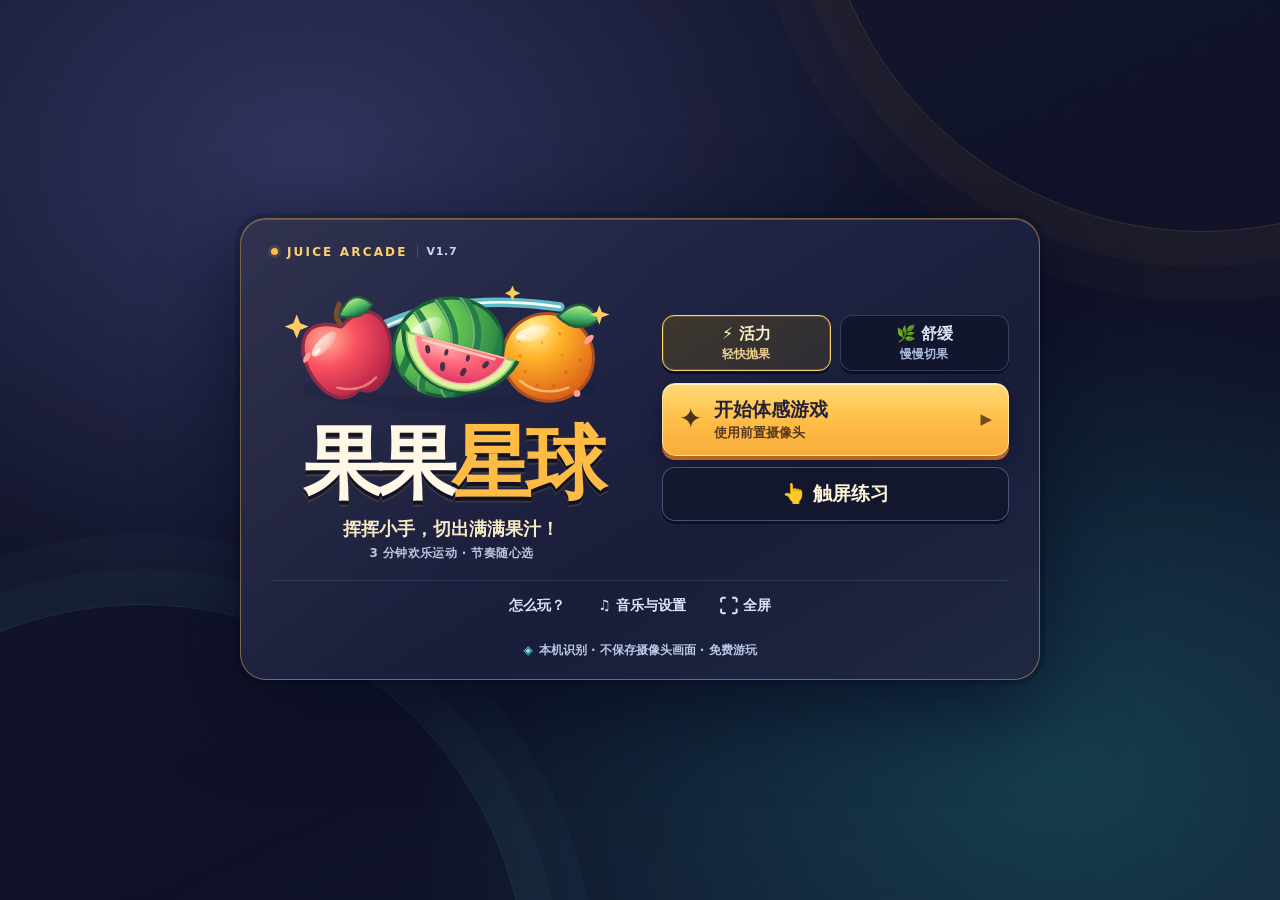
==== fruit-motion/index.html @ 5d147f24 "Publish Fruit Motion V1.7 playable game in fruit-motion/" ====
<!doctype html>
<html lang="zh-CN">
<head>
  <meta charset="UTF-8">
  <meta name="viewport" content="width=device-width, initial-scale=1, viewport-fit=cover">
  <meta name="theme-color" content="#171a36">
  <meta name="apple-mobile-web-app-capable" content="yes">
  <meta name="description" content="使用设备前置摄像头的亲子体感水果游戏。无账户、无付费服务、动作在本机识别。">
  <meta http-equiv="Content-Security-Policy" content="default-src 'self'; script-src 'self' 'wasm-unsafe-eval'; style-src 'self'; img-src 'self' data: blob:; connect-src 'self'; media-src 'self' blob:; worker-src 'self' blob:; object-src 'none'; base-uri 'self'; form-action 'none'">
  <title>果果星球 · JUICE ARCADE V1.7</title>
  <link rel="manifest" href="./manifest.webmanifest">
  <link rel="icon" type="image/svg+xml" href="./assets/icons/fruit-planet.svg">
  <link rel="stylesheet" href="./styles.css">
  <link rel="stylesheet" href="./screen-layout.css">
  <link rel="stylesheet" href="./arcade-theme.css">
</head>
<body>
  <main id="app" data-screen="intro" data-mode="none">
    <div class="world" aria-hidden="true"><div class="arcade-grid"></div></div>
    <video id="camera" autoplay muted playsinline aria-hidden="true"></video>
    <div class="camera-shade" aria-hidden="true"></div>
    <canvas id="gameCanvas" aria-label="水果游戏区域"></canvas>

    <header class="hud" id="hud" hidden>
      <div class="hud-block score-block"><span class="hud-label"><i aria-hidden="true"></i> 得分</span><strong id="score">0</strong></div>
      <div class="hud-block timer-block"><span class="hud-label">剩余时间</span><strong id="time">3:00</strong><span class="timer-track"><span id="timerBar"></span></span></div>
      <div class="hud-actions">
        <button class="icon-button fullscreen-control hud-fullscreen" data-fullscreen type="button" aria-label="全屏" aria-pressed="false"><span class="fullscreen-symbol" aria-hidden="true">⛶</span></button>
        <button class="icon-button" id="soundButton" type="button" aria-label="关闭所有声音" aria-pressed="false"><span id="soundIcon">♪</span></button>
        <button class="icon-button" id="pauseButton" type="button" aria-label="暂停游戏"><span>Ⅱ</span></button>
      </div>
    </header>

    <div class="bottom-status" id="bottomStatus" hidden><span class="status-dot" id="trackingDot"></span><span id="trackingText">正在识别动作…</span><span id="perfText" class="performance" hidden></span></div>
    <div class="tracking-prompt" id="trackingPrompt" hidden><span>✋</span><strong>小手回来吧！</strong><small>站回画面里，会自动继续。</small></div>

    <section class="overlay" data-panel="intro">
      <div class="menu-card hero-card">
        <div class="kicker"><span class="kicker-dot"></span> JUICE ARCADE <span class="edition-chip">V1.7</span></div>
        <div class="hero-brand">
          <div class="hero-fruits" aria-hidden="true"><img src="./assets/art/arcade-fruit-mark.svg" alt="" width="420" height="168"></div>
          <h1>果果<span>星球</span></h1>
          <p class="subtitle">挥挥小手，切出满满果汁！</p>
          <span class="hero-caption">3 分钟欢乐运动 · 节奏随心选</span>
        </div>
        <div class="play-buttons">
          <div class="mode-picker" role="group" aria-label="游戏难度">
            <button class="mode-option" id="activeMode" type="button" aria-pressed="true"><span>⚡ 活力</span><small>轻快抛果</small></button>
            <button class="mode-option" id="calmMode" type="button" aria-pressed="false"><span>🌿 舒缓</span><small>慢慢切果</small></button>
          </div>
          <button id="cameraStart" class="primary-button" type="button"><span class="button-symbol" aria-hidden="true">✦</span><span>开始体感游戏<small>使用前置摄像头</small></span><span class="button-end" aria-hidden="true">▶</span></button>
          <button id="practiceStart" class="secondary-button" type="button"><span>👆 触屏练习</span><small>不使用摄像头</small></button>
        </div>
        <div class="menu-links"><button class="text-button" id="helpButton" type="button">怎么玩？</button><button class="text-button" id="settingsButton" type="button">♫ 音乐与设置</button><button class="text-button fullscreen-control" data-fullscreen type="button" aria-label="全屏" aria-pressed="false"><span class="fullscreen-symbol" aria-hidden="true">⛶</span><span data-fullscreen-label>全屏</span></button></div>
        <div class="privacy-note"><span aria-hidden="true">◈</span> 本机识别 · 不保存摄像头画面 · 免费游玩</div>
      </div>
    </section>

    <section class="overlay" data-panel="help" hidden>
      <div class="menu-card small-card"><div class="eyebrow">游戏说明</div><h2>小手大冒险</h2>
        <ol class="instruction-list"><li><span>1</span><div><b>放稳设备</b><small>横屏更宽，留出安全空间，让摄像头看到头、肩膀和双手。</small></div></li><li><span>2</span><div><b>举起双手，自动开始</b><small>首次点击授权后，双手举过肩，保持一下；也可手动开始。</small></div></li><li><span>3</span><div><b>挥手切果，避开炸弹</b><small>自然挥手或小步移动；碰到卡通炸弹会少得一点分，不会提前结束。</small></div></li></ol>
        <button class="primary-button compact" data-home type="button">明白啦！</button>
      </div>
    </section>

    <section class="overlay settings-overlay" data-panel="settings" hidden>
      <div class="menu-card settings-card">
        <div class="eyebrow">SOUND STUDIO · V1.7</div><h2>选一首喜欢的节奏</h2><p class="settings-desc">5 首成品音乐 · 两套十果独立音色 · 独立音量。</p><p class="settings-camera-note" id="settingsCameraNote" hidden>游戏已暂停，摄像头仍开启；离开页面会关闭。</p>
        <div class="settings-group"><label for="musicStyle">♫ 背景音乐</label><select id="musicStyle"><option value="groove">水果迪斯科</option><option value="off">关闭音乐</option></select><small id="musicTrackInfo" class="music-track-info"></small><div class="range-row"><label for="musicVolume">音乐音量 <span id="musicVolumeValue">55%</span></label><input id="musicVolume" type="range" min="0" max="100" value="55" step="5"></div><button class="preview-button" id="previewMusic" type="button">试听音乐</button><small class="music-status" id="musicStatus" role="status" hidden></small></div>
        <div class="settings-group"><label for="effectsStyle">✦ 游戏音效</label><select id="effectsStyle"><option value="juice">街机果汁 · 实录材质</option><option value="chime">泡泡乐园 · 轻柔玩具</option><option value="off">关闭音效</option></select><div class="range-row"><label for="effectsVolume">音效音量 <span id="effectsVolumeValue">75%</span></label><input id="effectsVolume" type="range" min="0" max="100" value="75" step="5"></div><button class="preview-button" id="previewEffects" type="button">试听音效</button><small class="music-status" id="effectsStatus" role="status" hidden></small></div>
        <label class="motion-control"><input id="reduceMotion" type="checkbox"><span><b>减少画面震动</b><small>减弱冲击扩散与碎片，保留清晰反馈。</small></span></label>
        <details class="music-credits"><summary>真实音乐与音效 · 作者及许可</summary><p>音乐按节奏截取，首尾混合、响度统一并压缩；音效由授权素材剪辑和混合。<a id="musicSource" target="_blank" rel="noopener noreferrer">当前曲目原作</a> · <a id="musicLicense" target="_blank" rel="noopener noreferrer">许可</a> · <a href="./THIRD_PARTY.md" target="_blank" rel="noopener">所有作品及署名</a></p></details>
        <button class="primary-button compact" id="settingsBack" type="button">完成设置</button>
      </div>
    </section>

    <section class="overlay" data-panel="loading" hidden>
      <div class="menu-card small-card loading-card"><div class="loader" aria-hidden="true"><span>🍋</span></div><h2 id="loadingTitle">准备摄像头</h2><p id="loadingText">首次加载动作识别模型，请稍等一下。</p><button class="secondary-button compact" data-home type="button">返回</button></div>
    </section>

    <section class="overlay calibration" data-panel="calibrate" hidden>
      <div class="calibrate-top"><span class="pill"><span class="status-dot active"></span> 摄像头已开启</span><div class="calibrate-actions"><button class="diagnostic-button" id="diagnosticToggle" type="button" aria-pressed="false">定位检查</button><button class="icon-button" data-home type="button" aria-label="退出体感模式">×</button></div></div>
      <div class="body-guide" aria-hidden="true"><div class="guide-head"></div><div class="guide-body"></div><div class="guide-arms"></div></div>
      <div class="calibrate-card"><h2 id="calibrateTitle">🙌 双手举起，开始！</h2><p id="calibrateText">站在屏幕前，头、肩膀和双手都入镜。</p><div class="ready-check" id="readyCheck"><span id="leftCheck">左手 ○</span><span id="rightCheck">右手 ○</span></div><div class="gesture-start"><span id="startGestureText" role="status">等待两只小手</span><div id="startGestureProgress" class="gesture-progress" role="progressbar" aria-label="双手确认进度" aria-valuemin="0" aria-valuemax="100" aria-valuenow="0"><span id="startGestureFill"></span></div></div><button id="readyStart" class="secondary-button compact manual-start" type="button" disabled>手动开始</button><p class="safety-hint">自然挥手或小步移动，留出安全空间。</p></div>
      <div class="diagnostic-legend" id="diagnosticLegend" hidden><strong>家长定位检查</strong><p>用手掌依次靠近九个小圈，看看真实游戏光点是否贴着手。</p><div class="diagnostic-key"><span><i class="key-play"></i>游戏点</span><span id="diagnosticFrameStatus">等待画面</span></div><small id="diagnosticModel">当前模型：正在准备</small><small>只在本机观察，不保存、不上传画面或坐标。</small></div>
    </section>

    <section class="overlay countdown-overlay" data-panel="countdown" hidden><div class="countdown"><span id="countdownNum">3</span><p id="countdownPrompt">小手准备！</p></div></section>

    <section class="overlay" data-panel="paused" hidden><div class="menu-card small-card"><div class="arcade-badge pause-badge" aria-hidden="true">Ⅱ</div><div class="eyebrow">PAUSED</div><h2>休息一下</h2><p id="pauseText">水果在等你回来！</p><button class="primary-button compact" id="resumeButton" type="button">继续游戏</button><button class="secondary-button compact" data-home type="button">返回首页</button><div class="menu-links"><button class="text-button" id="pauseSettings" type="button">♫ 音乐与设置</button><button class="text-button fullscreen-control" data-fullscreen type="button" aria-label="全屏" aria-pressed="false"><span class="fullscreen-symbol" aria-hidden="true">⛶</span><span data-fullscreen-label>全屏</span></button></div></div></section>

    <section class="overlay" data-panel="result" hidden><div class="menu-card small-card result-card"><div class="arcade-badge result-badge" aria-hidden="true">★</div><div class="eyebrow">ROUND COMPLETE · 闯关完成</div><h2>太棒了！</h2><div class="final-score"><span>本局得分 · SCORE</span><strong id="finalScore">0</strong></div><p class="best-line">3 分钟最高纪录 <b id="bestScore">0</b> · 每一次挥手都是成长</p><button id="replayButton" class="primary-button compact" type="button">再玩一次</button><button class="secondary-button compact" data-home type="button">返回首页</button></div></section>

    <section class="overlay" data-panel="error" hidden><div class="menu-card small-card"><div class="panel-emoji">📷</div><h2>摄像头暂时没准备好</h2><p id="errorText" role="alert">请检查摄像头权限后重试。</p><button id="retryButton" class="primary-button compact" type="button">再试一次</button><button class="secondary-button compact" id="errorPractice" type="button">先玩触屏练习</button><button class="text-button" data-home type="button">返回首页</button></div></section>
    <aside id="fullscreenNotice" role="region" aria-labelledby="fullscreenTitle" hidden>
      <div class="menu-card fullscreen-note-card">
        <h2 id="fullscreenTitle">更开阔的游戏画面</h2>
        <p id="fullscreenMessage" role="status"></p>
        <p><strong>iPhone Safari：</strong>点分享按钮 → 添加到主屏幕 → 若有“打开为网页 App”选项，开启它。之后从主屏幕图标启动，再开启摄像头，减少浏览器工具栏占用。</p>
        <p class="fullscreen-tv-hint">推荐横屏。投屏时，AirPlay 或电视本身的宽高比与系统边框可能仍保留黑边，网页无法控制这些部分。</p>
        <button class="primary-button compact fullscreen-dismiss" id="fullscreenDismiss" type="button">知道啦</button>
      </div>
    </aside>
  </main>
  <script type="module" src="./src/main.js?v=1.7"></script>
</body>
</html>
---- fruit-motion/styles.css ----
:root{color-scheme:dark;--ink:#10342c;--cream:#fff9da;--lime:#d4f478;--lime2:#a7eb66;--muted:#c2e1cf;--glass:rgba(10,45,35,.84);--shadow:0 25px 85px rgba(4,26,22,.34);font-family:ui-rounded,"SF Pro Rounded","PingFang SC","Noto Sans CJK SC",system-ui,sans-serif;font-size:16px;-webkit-text-size-adjust:100%;}
*{box-sizing:border-box}html,body{width:100%;height:100%;margin:0;overflow:hidden;background:#16463d;color:var(--cream);overscroll-behavior:none}button{font:inherit;cursor:pointer;touch-action:manipulation;-webkit-tap-highlight-color:transparent}button:focus-visible{outline:3px solid #ffd96d;outline-offset:4px}button:disabled{cursor:default;opacity:.45}button:active:not(:disabled){transform:scale(.975)}[hidden]{display:none!important}
#app{position:relative;isolation:isolate;width:100%;height:100vh;height:100dvh;overflow:hidden;background:#16463d;user-select:none;-webkit-user-select:none}
.world,.camera-shade,#camera,#gameCanvas{position:absolute;inset:0;width:100%;height:100%;pointer-events:none}.world{background:radial-gradient(ellipse at 12% 8%,#356b38 0,transparent 46%),radial-gradient(ellipse at 86% 80%,#22765e 0,transparent 48%),linear-gradient(145deg,#10322e,#16493f 58%,#0f302d);overflow:hidden}.world:before,.world:after{content:"";position:absolute;width:85vmax;height:85vmax;border:1px solid #b4e29c1e;border-radius:50%;bottom:-58vmax;left:-22vmax;box-shadow:0 0 0 45px #a3e88c08,0 0 0 90px #a3e88c07}.world:after{left:auto;right:-25vmax;bottom:-63vmax}.sun{position:absolute;width:24vmin;height:24vmin;left:6%;top:5%;background:#f8cc5420;border-radius:50%;box-shadow:0 0 75px #ffe47919}.leaf{position:absolute;width:25vmax;height:12vmax;border-radius:90% 0 90% 0;background:#8edf7444;filter:blur(1px);transform:rotate(40deg)}.leaf-a{left:-10vmax;top:8%}.leaf-b{right:-6vmax;bottom:7%;transform:rotate(223deg);background:#c8ed7850}.leaf-c{right:-14vmax;top:-3%;transform:rotate(130deg);background:#4fa06f50}.float-fruit{position:absolute;opacity:.28;font-size:clamp(40px,12vw,115px);filter:drop-shadow(0 10px 10px #051d19);transform:rotate(-20deg)}.fruit-a{left:5%;bottom:12%}.fruit-b{right:8%;top:10%;transform:rotate(20deg)}.fruit-c{left:3%;top:18%;transform:rotate(-12deg)}.fruit-d{right:5%;bottom:10%;transform:rotate(12deg)}
#camera{z-index:1;object-fit:cover;transform:scaleX(-1);opacity:0;background:#102b26}#app[data-mode="camera"] #camera{opacity:1}.camera-shade{z-index:2;background:linear-gradient(180deg,rgba(0,23,16,.40),transparent 30%,transparent 72%,rgba(0,23,16,.45));opacity:0}#app[data-mode="camera"] .camera-shade{opacity:1}#gameCanvas{z-index:3;display:block;touch-action:none}#app[data-screen="playing"][data-mode="practice"] #gameCanvas{pointer-events:auto}.hud{position:absolute;z-index:5;top:calc(12px + env(safe-area-inset-top));left:calc(14px + env(safe-area-inset-left));right:calc(14px + env(safe-area-inset-right));display:flex;align-items:flex-start;justify-content:space-between;gap:10px;pointer-events:none}.hud-block{display:flex;flex-direction:column;background:#12382fe0;border:1px solid #83d3ac44;border-radius:19px;padding:9px 17px;color:#fffce5;min-width:85px;box-shadow:0 5px 14px #091c1b40;backdrop-filter:blur(12px);text-align:left}.hud-label{font-size:13px;color:#b9dfc8;font-weight:700;line-height:1.25}.hud-block strong{font-size:clamp(24px,5vw,38px);font-weight:900;line-height:1.08;font-variant-numeric:tabular-nums}.timer-block{position:absolute;left:50%;transform:translateX(-50%);min-width:104px;text-align:center;align-items:center}.timer-track{display:block;width:100%;height:5px;overflow:hidden;background:#fff3;border-radius:12px;margin-top:5px}.timer-track span{height:100%;display:block;background:#d8f783;transform-origin:left center;transition:transform .25s linear}.hud-actions{display:flex;gap:7px;pointer-events:auto}.icon-button{border:1px solid #ffffff38;color:var(--cream);background:#12382fdb;border-radius:17px;width:48px;height:48px;font-size:24px;display:grid;place-items:center;font-weight:900;box-shadow:0 4px 10px #07291f60;backdrop-filter:blur(14px)}.bottom-status{position:absolute;z-index:5;bottom:calc(11px + env(safe-area-inset-bottom));left:50%;transform:translateX(-50%);max-width:calc(100% - 26px);display:flex;align-items:center;justify-content:center;gap:8px;white-space:nowrap;background:#092e27da;color:#e9f9e0;border:1px solid #7fd0ac42;border-radius:100px;padding:8px 14px;font-size:13px;pointer-events:none}.status-dot{display:inline-block;flex-shrink:0;width:9px;height:9px;background:#ffca72;border-radius:50%}.status-dot.active{background:#ccff79;box-shadow:0 0 9px #92f47b80}.performance{color:#a5d9b9;font-variant-numeric:tabular-nums;font-size:12px}
.overlay{position:absolute;inset:0;z-index:6;display:flex;align-items:center;justify-content:center;padding:calc(12px + env(safe-area-inset-top)) calc(14px + env(safe-area-inset-right)) calc(14px + env(safe-area-inset-bottom)) calc(14px + env(safe-area-inset-left));overflow-y:auto;background:#041a1724}.menu-card{position:relative;display:flex;flex-direction:column;align-items:center;width:min(100%,480px);padding:clamp(18px,4vw,30px);border-radius:32px;border:1px solid #b6e2be45;background:linear-gradient(150deg,#1f5345f4,#12362fed);box-shadow:var(--shadow);backdrop-filter:blur(18px);text-align:center}.hero-card:before{content:"";position:absolute;inset:1px;border-radius:31px;pointer-events:none;background:linear-gradient(130deg,#d8eea415,transparent 35%)}.kicker{display:flex;align-items:center;justify-content:center;gap:6px;letter-spacing:.04em;font-size:13px;color:#d3f2be;font-weight:800}.kicker-dot{width:8px;height:8px;border-radius:50%;background:#c6f17f;box-shadow:0 0 10px #baf67b70}.hero-fruits{display:flex;align-items:center;justify-content:center;gap:1px;font-size:clamp(35px,8vw,48px);height:75px;filter:drop-shadow(0 12px 7px #0b241860);margin-top:7px}.hero-fruits span:first-child{transform:rotate(-19deg) translate(7px,4px)}.hero-fruits .hero-watermelon{font-size:clamp(60px,15vw,88px);transform:rotate(-7deg);z-index:1}.hero-fruits span:last-child{transform:rotate(14deg) translate(-7px,8px)}h1,h2,p{margin:0}h1{font-size:clamp(42px,10vw,66px);font-weight:950;letter-spacing:-.065em;line-height:1.07;margin:4px 0 6px;text-shadow:0 6px 0 #082f2890}h1 span{color:#d6f680}h2{font-size:clamp(25px,6vw,37px);font-weight:900;letter-spacing:-.04em;line-height:1.12}.subtitle{color:#e5ecc9;font-weight:600;font-size:clamp(15px,4vw,20px);margin-bottom:18px}.play-buttons{width:100%;display:flex;flex-direction:column;gap:10px}.primary-button,.secondary-button{width:100%;display:flex;align-items:center;justify-content:center;border:0;border-radius:20px;min-height:56px;padding:13px 16px;font-weight:900;font-size:19px;transition:transform .12s ease,filter .12s ease}.primary-button{background:linear-gradient(150deg,#e2f98d,#bde85e);color:#174130;box-shadow:0 5px 0 #6f9b3c,0 10px 22px #082b2250}.primary-button:not(:disabled):hover{filter:brightness(1.04)}.primary-button:disabled{box-shadow:none}.primary-button .button-symbol{font-size:27px;margin-right:12px}.primary-button>span:nth-child(2){flex:1;text-align:left}.primary-button small,.secondary-button small{display:block;font-size:13px;font-weight:700;opacity:.78;margin-top:1px}.button-end{font-size:15px;padding:0 0 0 8px}.secondary-button{gap:8px;background:#ffffff13;border:1px solid #c6ebd045;color:var(--cream);box-shadow:0 3px 0 #06291e45;min-height:50px}.secondary-button small{display:none}.text-button{border:0;color:#c0e5c8;background:transparent;font-weight:700;font-size:14px;min-height:44px;padding:6px 14px;margin-top:4px}.privacy-note{margin-top:17px;display:flex;gap:6px;align-items:center;color:#b6ddc7;font-size:12px;font-weight:600;line-height:1.45}.small-card{gap:16px;width:min(100%,420px);padding:27px 24px}.small-card p{color:#d1e5ce;font-size:16px;line-height:1.55}.eyebrow{font-size:13px;font-weight:900;letter-spacing:.10em;color:#c8f186}.panel-emoji{font-size:52px;line-height:1}.compact{min-height:54px;font-size:18px}.menu-card .compact+.compact{margin-top:-7px}.instruction-list{list-style:none;margin:0;padding:0;display:grid;gap:12px;text-align:left;width:100%}.instruction-list li{display:flex;align-items:center;gap:11px}.instruction-list li>span{width:36px;height:36px;display:grid;place-items:center;flex-shrink:0;border-radius:12px;background:#d6f382;color:#134232;font-weight:900}.instruction-list b{display:block;font-size:16px}.instruction-list small{display:block;color:#c7e3cf;margin-top:3px;line-height:1.45;font-size:13px}.loader{width:80px;height:80px;display:grid;place-items:center;border:4px solid #d4efb32b;border-top-color:#ddf58c;border-radius:50%;animation:spin 1.35s linear infinite}.loader span{font-size:38px;animation:spin 1.35s linear reverse infinite}@keyframes spin{to{transform:rotate(360deg)}}
.calibration{background:#041e1638;align-items:flex-end;padding-bottom:calc(15px + env(safe-area-inset-bottom))}.calibrate-top{position:absolute;display:flex;justify-content:space-between;align-items:center;left:calc(14px + env(safe-area-inset-left));right:calc(14px + env(safe-area-inset-right));top:calc(15px + env(safe-area-inset-top))}.pill{display:inline-flex;align-items:center;gap:7px;background:#102f27e8;border:1px solid #b6dfb74c;border-radius:100px;padding:10px 13px;color:#edffd6;font-weight:800;font-size:13px}.body-guide{position:absolute;left:50%;top:17%;width:min(45vw,37vh);height:44%;max-height:340px;transform:translateX(-50%);pointer-events:none;opacity:.70}.guide-head,.guide-body,.guide-arms{position:absolute;border:2px dashed #dbf58bb0}.guide-head{left:34%;top:5%;width:32%;height:27%;border-radius:50%}.guide-body{left:24%;top:35%;height:65%;width:52%;border-radius:22% 22% 9% 9%}.guide-arms{left:0;top:45%;width:100%;height:22%;border-top:0;border-radius:0 0 40% 40%}.calibrate-card{position:relative;width:min(100%,500px);padding:18px 19px 12px;border-radius:24px;background:#103a31ed;border:1px solid #b6dfb74a;box-shadow:0 14px 36px #07292355;text-align:center;backdrop-filter:blur(14px)}.calibrate-card h2{font-size:clamp(20px,5vw,27px)}.calibrate-card p{font-size:14px;color:#d7e8d5;margin:6px 0;line-height:1.4}.ready-check{display:flex;justify-content:center;gap:10px;margin:11px 0}.ready-check span{background:#fff1;border:1px solid #9cd7b44a;padding:7px 12px;border-radius:100px;font-size:13px;font-weight:800;color:#ffca72}.ready-check span.ready{color:#ddff9e;background:#b3eb711c;border-color:#b3eb7180}.calibrate-card .safety-hint{font-size:12px;color:#bcd9c5;margin-top:11px}.countdown-overlay{pointer-events:none;background:#0b2b2145}.countdown{display:grid;place-items:center;text-align:center}.countdown span{font-weight:950;font-size:clamp(96px,30vw,200px);line-height:.95;color:#e5ff91;text-shadow:0 7px 0 #1f673b,0 18px 30px #021c16b3}.countdown p{font-size:24px;font-weight:900;margin-top:14px;color:#fffde7;text-shadow:0 2px 8px #122b23}.final-score{align-self:stretch;display:flex;flex-direction:column;background:#c7f37b17;border-radius:21px;padding:10px 15px;color:#dafa8c;gap:0}.final-score span{font-size:14px;font-weight:800;color:#cae8c5}.final-score strong{font-size:60px;font-weight:950;font-variant-numeric:tabular-nums;line-height:1.04}.result-card .best-line{font-size:14px}.best-line b{color:#e3ff8f}
@media(max-height:480px) and (orientation:landscape){.overlay{padding-block:7px}.hero-card{max-width:600px;display:grid;grid-template-columns:0.90fr 1.1fr;gap:5px 17px;padding:18px 22px;text-align:center}.hero-card .kicker{grid-column:1/-1}.hero-fruits{height:53px;margin-top:0}.hero-fruits .hero-watermelon{font-size:62px}.hero-card h1{grid-column:1;font-size:46px;margin:0}.hero-card .subtitle{grid-column:1;margin:3px 0;font-size:15px}.play-buttons{grid-column:2;grid-row:2/5;align-self:center}.privacy-note{grid-column:1/-1;justify-content:center;margin-top:3px}.hero-card .text-button{grid-column:1/-1;min-height:28px;margin:0;padding:0}.small-card{padding:15px 22px;gap:10px}.panel-emoji{font-size:35px}.small-card h2{font-size:27px}.final-score{padding:4px 12px}.final-score strong{font-size:43px}.compact{min-height:45px;padding:10px}.calibrate-card{max-width:420px;padding:10px 15px 8px}.calibrate-card p{font-size:12px;margin:3px 0}.calibrate-card h2{font-size:22px}.ready-check{margin:6px 0}.ready-check span{padding:5px 10px}.calibrate-card .safety-hint{margin:8px 0 0}.body-guide{top:10%;height:55%}.hud-block{padding:6px 12px;min-width:70px}.hud-block strong{font-size:26px}.hud-label{font-size:12px}.icon-button{width:43px;height:43px}.bottom-status{padding:5px 11px;font-size:12px}}
@media(max-height:700px) and (orientation:portrait){.hero-card{padding:16px 22px}.hero-fruits{height:60px}.hero-fruits .hero-watermelon{font-size:70px}.hero-card h1{font-size:50px}.subtitle{margin-bottom:13px}.privacy-note{margin-top:12px}.hero-card .text-button{margin-top:0;min-height:35px}}
#app:is([data-screen="playing"],[data-screen="countdown"],[data-screen="paused"]) .float-fruit{visibility:hidden}
#app[data-mode="camera"][data-screen="result"] #camera,#app[data-mode="camera"][data-screen="result"] .camera-shade{opacity:0}
.camera-shade{background:linear-gradient(180deg,rgba(0,23,16,.44),rgba(0,20,16,.10) 30%,rgba(0,20,16,.10) 72%,rgba(0,23,16,.48))}
.tracking-prompt{position:absolute;z-index:5;top:50%;left:50%;transform:translate(-50%,-50%);max-width:calc(100% - 28px);padding:18px 26px;display:flex;flex-direction:column;align-items:center;gap:4px;background:#103a31eb;border:1px solid #caed9f78;border-radius:26px;box-shadow:0 15px 40px #0a2b20a0;text-align:center;pointer-events:none;backdrop-filter:blur(14px)}
.tracking-prompt span{font-size:34px}.tracking-prompt strong{font-size:clamp(23px,5vw,32px);color:#e6ff9c}.tracking-prompt small{font-size:14px;color:#dcf4db}
@media(max-height:480px) and (orientation:landscape){.icon-button{width:44px;height:44px}.hero-card .text-button{min-height:44px}.hero-card{padding:10px 22px}}
@media(max-height:700px) and (orientation:portrait){.hero-card .text-button{min-height:44px}}
@media(prefers-reduced-motion:reduce){*,*:before,*:after{animation:none!important;transition:none!important;scroll-behavior:auto!important}}
.mode-picker{display:grid;grid-template-columns:1fr 1fr;gap:8px;width:100%;margin:0 0 3px}
.mode-option{min-height:58px;border-radius:16px;padding:8px 10px;background:#ffffff0d;border:1px solid #a6dcbb44;color:#d6eade;display:flex;flex-direction:column;align-items:center;justify-content:center;font-weight:850;font-size:16px;line-height:1.2;box-shadow:0 2px 0 #06291e25}
.mode-option small{font-size:12px;font-weight:700;color:#b7d6c4;margin-top:4px}
.mode-option[aria-pressed="true"]{background:#d1f28019;border-color:#c7f17c;box-shadow:inset 0 0 0 1px #c7f17c77,0 4px 8px #092d2240;color:#ecffcb}.mode-option[aria-pressed="true"] small{color:#cde99c}
.menu-links{display:flex;gap:7px;justify-content:center;align-items:center;flex-wrap:wrap;margin-top:2px}.menu-links .text-button{margin-top:0;padding:5px 10px}
.settings-card{width:min(100%,500px);gap:11px;padding:20px 24px;text-align:left;align-items:stretch}.settings-card h2,.settings-card .eyebrow,.settings-desc{text-align:center}.settings-desc{font-size:14px;color:#c5e1cd;line-height:1.4}.settings-group{display:grid;gap:7px;padding:11px 12px;background:#ffffff09;border:1px solid #b9eec137;border-radius:17px}.settings-group>label{font-weight:850;color:#e8f9d2;font-size:15px}.settings-group select{background:#113e32;border:1px solid #b9eec150;border-radius:12px;min-height:46px;font:inherit;color:#f8f9df;padding:10px 12px;width:100%;color-scheme:dark}.range-row{display:grid;grid-template-columns:1fr 1.15fr;gap:10px;align-items:center;color:#d3e9d8;font-size:13px}.range-row label{display:flex;justify-content:space-between;gap:5px;align-items:center;flex-wrap:wrap}.range-row label span{color:#dfff94;font-weight:800}.range-row input{width:100%;min-height:35px;accent-color:#c5ed79}.preview-button{min-height:44px;background:#c7f37b14;color:#e7fcce;border:1px solid #c7f37b4d;border-radius:12px;font:inherit;font-weight:750}.preview-button:disabled{opacity:.40}.motion-control{display:flex;gap:9px;min-height:44px;align-items:center;cursor:pointer;padding:2px 6px}.motion-control input{width:22px;height:22px;accent-color:#c7f37b;flex:none}.motion-control b,.motion-control small{display:block;font-size:14px}.motion-control small{color:#c1dec9;margin-top:3px;font-size:12px;line-height:1.3}
.settings-overlay{align-items:flex-start}.settings-card{margin:auto 0}.range-row input{min-height:44px}.settings-camera-note{font-size:12px;color:#d9efac;text-align:center;grid-column:1/-1;line-height:1.4}
#app[data-camera-fit="contain"] .body-guide{display:none}

/* Optional parent-only location check. Closing it restores the ordinary
   one-button calibration; the child never has to complete nine targets. */
.calibrate-top{gap:8px;z-index:2}.calibrate-actions{display:flex;align-items:center;gap:8px}
.diagnostic-button{min-height:44px;padding:8px 14px;border-radius:15px;border:1px solid #c6ebd066;background:#10382fe8;color:#eaffd6;font-size:13px;font-weight:800;white-space:nowrap;box-shadow:0 4px 10px #07291f50}
.diagnostic-button[aria-pressed="true"]{background:#d5f18b;color:#174130;border-color:#d5f18b}
.diagnostic-legend{width:min(100%,540px);background:#103a31ed;border:1px solid #b6dfb76a;border-radius:18px;padding:10px 13px;text-align:center;color:#e9f8df;box-shadow:0 9px 26px #07292370;pointer-events:auto}
.diagnostic-legend strong{display:block;font-size:15px;color:#e8ffbb}.diagnostic-legend p{margin:3px 0;font-size:13px;line-height:1.35}.diagnostic-legend small{display:block;color:#bcd9c5;font-size:11px;line-height:1.3}
.diagnostic-key{display:flex;flex-wrap:wrap;justify-content:center;gap:5px 14px;margin:6px 0;font-size:12px;line-height:1.3;color:#e9f8df;font-variant-numeric:tabular-nums}.diagnostic-key span{display:inline-flex;gap:5px;align-items:center;white-space:nowrap}.diagnostic-key i{width:13px;height:13px;display:inline-block;border-radius:50%}.key-raw{border:2px solid #ffd16a}.key-play{background:#fffce1;border:3px solid #75dcd6}
#app[data-screen="calibrate"][data-diagnostic="true"] .calibration{background:transparent;pointer-events:none;overflow:hidden}
#app[data-screen="calibrate"][data-diagnostic="true"] :is(.body-guide,.calibrate-card){display:none}
#app[data-screen="calibrate"][data-diagnostic="true"] .calibrate-top{pointer-events:auto}
@media(max-height:480px) and (orientation:landscape){.diagnostic-legend{padding:6px 10px}.diagnostic-legend strong{font-size:13px}.diagnostic-legend p,.diagnostic-key{font-size:11px;margin:2px 0}.diagnostic-legend small{font-size:10px}}
@media(max-width:360px){.calibrate-top{left:calc(8px + env(safe-area-inset-left));right:calc(8px + env(safe-area-inset-right));gap:5px}.calibrate-actions{gap:5px}.calibrate-top .pill{padding:8px;font-size:12px}.diagnostic-button{padding:7px 9px;font-size:12px}}
@media(max-height:480px) and (orientation:landscape){.hero-card{max-width:650px;grid-template-columns:.8fr 1.2fr;gap:4px 16px;padding:10px 18px}.hero-card .play-buttons{gap:8px}.mode-option{min-height:49px;padding:5px 8px}.mode-option small{margin-top:2px}.hero-card .privacy-note{margin-top:2px}.menu-links{grid-column:1/-1;margin:0;gap:10px}.menu-links .text-button{min-height:44px}.settings-overlay{align-items:flex-start}.settings-card{margin:6px auto;gap:8px;max-width:650px;display:grid;grid-template-columns:1fr 1fr;padding:14px 18px}.settings-card>.eyebrow,.settings-card>h2,.settings-card>.settings-desc,.settings-card>.motion-control,.settings-card>.primary-button{grid-column:1/-1}.settings-card>.settings-desc{display:none}.settings-card>h2{font-size:25px}.settings-card .settings-group{gap:5px;padding:8px}.settings-card .settings-group select{min-height:44px}.settings-card>.primary-button{min-height:44px}.settings-card .motion-control{min-height:44px}}
@media(max-width:370px){.hero-card{padding:15px}.hero-card .play-buttons{gap:8px}.hero-card .mode-option{min-height:48px}.hero-card .privacy-note{margin-top:10px}.settings-card{padding:15px;gap:8px}.settings-group{padding:8px}.range-row{grid-template-columns:1fr 1fr}}
.music-track-info,.music-status{font-size:12px;line-height:1.35;color:#c7e7d3;overflow-wrap:anywhere}.music-status{color:#d6f19f}.music-credits{grid-column:1/-1;font-size:12px;line-height:1.5;color:#bbd9c6;padding:4px 6px}.music-credits summary{cursor:pointer;min-height:34px;display:list-item;align-content:center;color:#d7eccd}.music-credits a{color:#e7f7b7;text-underline-offset:2px}.music-credits p{margin-top:4px}
/* Keep parent controls readable within a short landscape phone, even while
   previewing a track. Preserve 44px tap targets and scroll for open credits. */
@media(max-height:480px) and (orientation:landscape){
  .settings-card{width:min(100%,700px);max-width:700px;padding:10px 16px;gap:5px 12px;grid-template-columns:minmax(0,1fr) minmax(0,1fr)}
  .settings-card>.eyebrow{font-size:12px;line-height:1.2}
  .settings-card>h2{font-size:23px}
  .settings-card .settings-group{padding:8px;gap:5px}
  .settings-card>.motion-control{grid-column:1;min-height:44px;padding:0 4px}
  .settings-card>.music-credits{grid-column:2;align-self:center;padding:0 4px}
  .settings-card>.primary-button{grid-column:1/-1;position:sticky;bottom:0;min-height:44px;z-index:1}
}
---- fruit-motion/screen-layout.css ----
/* Camera, game and full screen are one responsive, unpadded surface. */
#app { width:100%; height:100vh; height:100dvh; overflow:hidden; margin:0; }
#app:fullscreen { width:100%; height:100%; margin:0; }
#app:-webkit-full-screen { width:100%; height:100%; margin:0; }
#app::backdrop { background:#102b26; }
#camera,#gameCanvas { position:absolute; inset:0; width:100%; height:100%; margin:0; padding:0; border:0; }
#camera { object-fit:cover; object-position:50% 50%; transform-origin:50% 50%; transform:scaleX(-1); }

/* Whole-app control. A narrow portrait HUD can use the pause-menu button. */
.fullscreen-control { min-height:44px; display:inline-flex; align-items:center; justify-content:center; gap:5px; }
.fullscreen-control .fullscreen-symbol { font-size:19px; line-height:1; }
.hud-fullscreen { min-width:44px; min-height:44px; }
#fullscreenNotice { position:absolute; z-index:20; inset:0; display:flex; align-items:center; justify-content:center; padding:calc(12px + env(safe-area-inset-top)) calc(14px + env(safe-area-inset-right)) calc(12px + env(safe-area-inset-bottom)) calc(14px + env(safe-area-inset-left)); background:#071b20b8; overflow:auto; }
.fullscreen-note-card { max-height:100%; overflow:auto; width:min(100%,520px); align-items:stretch; gap:12px; text-align:left; }
.fullscreen-note-card h2 { font-size:clamp(21px,4vw,30px); margin:0; }
.fullscreen-note-card p { margin:0; font-size:14px; line-height:1.5; }
.fullscreen-note-card strong { font-weight:800; }
.fullscreen-note-card .fullscreen-dismiss { min-height:44px; }
.fullscreen-note-card .fullscreen-tv-hint { opacity:.86; font-size:13px; }
@media(max-width:600px) and (orientation:portrait) {
  .hud-fullscreen { display:none; }
}
@media(max-height:430px) and (orientation:landscape) {
  .fullscreen-note-card { padding:16px 22px; gap:8px; }
}
---- fruit-motion/arcade-theme.css ----
/* JUICE ARCADE — coherent high-contrast cabinet UI, independently selected
   against the V1.5 reference board. Never transform the video or game canvas. */
:root {
  --arcade:#171a36; --panel:#212644; --gold:#ffbc45; --gold-edge:#fed16d;
  --cyan:#77e9f7; --cream:#fff4d7; --muted:#b9c5df; --ink:#161a34;
  --shadow:0 24px 80px #080b20a6;
  color-scheme:dark;
  font-family:ui-rounded,"SF Pro Rounded","PingFang SC","Noto Sans CJK SC",system-ui,sans-serif;
}
html,body,#app { background:var(--arcade); color:var(--cream); }
#app::backdrop { background:var(--arcade); }
.world {
  background:radial-gradient(ellipse at 24% 18%,#373b68 0,transparent 44%),
    radial-gradient(ellipse at 83% 86%,#184657 0,transparent 43%),
    linear-gradient(155deg,#161931,#101429 65%,#171e38);
}
.world::before,.world::after {
  width:60vmax;height:60vmax;bottom:-37vmax;left:-19vmax;
  border:1px solid #77e9f722;
  box-shadow:0 0 0 35px #77e9f708,0 0 0 70px #77e9f707;
}
.world::after {left:auto;right:-24vmax;bottom:auto;top:-42vmax;border-color:#ffbc4533;
  box-shadow:0 0 0 35px #ffbc4508,0 0 0 70px #ffbc4507;}
.arcade-grid {
  position:absolute;inset:0;opacity:.27;
  background-image:radial-gradient(circle,#cbd6f053 1px,transparent 1.5px);
  background-size:32px 32px;
  mask-image:linear-gradient(160deg,#000 8%,transparent 65%,#000);
}
/* Center stays the camera's natural live color; only the outer HUD zones
   receive a subtle contrast shade. No tint/glass filter over the player. */
.camera-shade {
  background:linear-gradient(180deg,#100f2b45 0,transparent 20%,transparent 83%,#100f2b4d 100%);
}
.overlay { background:#0a0d2224; }
#app:is([data-screen="paused"],[data-screen="settings"]) .overlay { background:#0b0e296e; }
.menu-card {
  background:linear-gradient(150deg,#282d50,#191d39 64%,#202844);
  border:1px solid #7788b35c;
  box-shadow:0 0 0 4px #0a0d251e,0 22px 72px #090c22ad,inset 0 1px 0 #d3dbff19;
  border-radius:26px;
  backdrop-filter:none;
}
.menu-card h2 {color:var(--cream);font-weight:900;letter-spacing:-.035em;}
.menu-card p,.small-card p {color:#d8e0f4;}
.hero-card {
  display:flex;flex-direction:column;gap:8px;
  width:min(100%,440px);max-width:none;
  padding:23px 24px 19px;
  border-color:#febc5270;
  box-shadow:0 0 0 5px #03061a32,0 25px 86px #070b20bd,inset 0 1px 0 #ffe0a937;
}
.hero-card::before {
  inset:0; border-radius:26px;
  background:linear-gradient(125deg,#ffbc450a,transparent 42%);
}
.kicker {
  font-size:12px; color:var(--gold-edge); letter-spacing:.18em;
  font-weight:900;line-height:1.2;gap:9px;
}
.kicker-dot {width:7px;height:7px;background:var(--gold);box-shadow:0 0 0 3px #ffbc4522;}
.edition-chip {color:#ccd7f3;letter-spacing:.06em;font-size:11px;border-left:1px solid #8093b859;padding-left:9px;}
.hero-brand {width:100%;display:flex;flex-direction:column;align-items:center;gap:4px;}
.hero-fruits {width:min(100%,320px);height:auto;margin:3px 0 0;filter:none;}
.hero-fruits img {width:100%;height:auto;display:block;}
.hero-card h1 {
  font-size:clamp(51px,13vw,69px); line-height:.99; letter-spacing:-.07em;
  color:#fff9e9; margin:0 0 5px;
  text-shadow:0 4px 0 #0f1226,0 6px 0 #a972273f;
}
.hero-card h1 span {color:var(--gold);}
.hero-brand .subtitle {margin:5px 0 0;font-size:clamp(15px,4vw,19px);color:#f8e9c5;font-weight:750;}
.hero-caption {font-size:12px;font-weight:650;letter-spacing:.035em;color:var(--muted);}
.hero-card .play-buttons {gap:11px;margin-top:9px;}
.mode-picker {gap:9px;margin:0 0 1px;}
.mode-option {
  background:#11162e;border:1px solid #53648189;color:#dce4f7;
  box-shadow:0 3px 0 #0c1027;min-height:56px;border-radius:12px;
}
.mode-option small { color:#adbddd; }
.mode-option[aria-pressed="true"] {
  background:linear-gradient(145deg,#3e372c,#2e2d37);
  color:#fff1c6;border-color:var(--gold-edge);
  box-shadow:inset 0 0 0 1px #ffbc4538,0 3px 0 #0c1027;
}
.mode-option[aria-pressed="true"] small {color:#efce91;}
.primary-button {
  color:#252136;background:linear-gradient(180deg,#ffda75,#ffbc45 55%,#f7ad3d);
  border:1px solid #ffe49d; border-radius:13px;
  box-shadow:0 4px 0 #b76525,0 8px 18px #090b2264,inset 0 1px 0 #fff5c5;
  font-weight:900;min-height:56px;
}
.primary-button .button-symbol {font-size:28px;line-height:1;color:#4c341c;}
.primary-button .button-end {color:#77481f;}
.primary-button small {color:#57391f;opacity:1;}
.primary-button:disabled {background:#a38b54;color:#252136;border-color:#cfb26b;box-shadow:none;}
.secondary-button {
  min-height:48px;background:#12172e;border:1px solid #778ab686;color:var(--cream);
  border-radius:13px;box-shadow:0 3px 0 #0b1026;
}
.text-button {font-weight:750;color:#dfe6f9;font-size:14px;}
.menu-links {gap:4px 11px;justify-content:center;}
.menu-links .text-button {min-height:44px;border-radius:10px;padding:5px 11px;}
.menu-links .text-button:hover {background:#8199d620;color:var(--gold-edge);}
.hero-card .menu-links {margin:4px 0 0;border-top:1px solid #8da0cd28;width:100%;padding-top:3px;}
.privacy-note {margin:0;color:#bac8e4;justify-content:center;text-align:center;font-weight:600;}
.privacy-note span {color:var(--cyan);}
.eyebrow {color:var(--gold-edge);font-size:12px;letter-spacing:.13em;}
.instruction-list li>span {background:var(--gold);color:var(--ink);border-radius:9px;}
.instruction-list small {color:#c8d4ed;}
.small-card {gap:15px;}
.loader {border-color:#fed16d30;border-top-color:var(--gold);}
.arcade-badge {
  width:62px;height:62px;border-radius:18px;display:grid;place-items:center;
  color:var(--gold);font-size:36px;line-height:1;font-weight:950;
  border:1px solid #ffbc45a8;background:linear-gradient(155deg,#ffd57724,#120e2570);
  box-shadow:0 5px 0 #11162c,0 8px 16px #080c25ad;
}
.result-badge {border-radius:50%;background:radial-gradient(circle at 30% 20%,#fff1b5,#ffbc45 56%,#ba6a26);color:#503324;border:2px solid #fff0bd;text-shadow:0 2px 0 #ffd77c;}
.final-score {
  background:#10152e;border:1px solid #ffbc454d;border-radius:14px;
  padding:12px 18px;color:var(--gold-edge);box-shadow:inset 0 1px 8px #070a1c;
}
.final-score span {color:#bdcbe6;letter-spacing:.09em;font-size:12px;}
.final-score strong {font-size:clamp(54px,12vw,85px);text-shadow:0 3px 0 #7a482a;}
.best-line b {color:var(--gold-edge);}
/* Result is a clean cabinet panel. Preserve the canvas box and game state;
   replay naturally shows the live surface again. */
#app[data-screen="result"] #gameCanvas {visibility:hidden;}
.countdown-overlay {background:#100f2b1c;}
.countdown span {color:var(--gold-edge);text-shadow:0 6px 0 #a15a29,0 14px 30px #080c24b8;}
.countdown p {color:var(--cream);text-shadow:0 2px 6px #12152f;}

/* Stable, peripheral gameplay chrome. All positions are CSS pixels; avoid
   resizing the shared geometry or the collision/render surfaces. */
.hud {gap:8px;}
.hud-block {
  background:#14182fea;border:1px solid #ffbc4585;border-radius:12px;
  padding:8px 14px; min-width:92px;
  box-shadow:0 3px 0 #0a0d2388,0 5px 12px #0a0b2455;
  backdrop-filter:none;
}
.hud-label {font-size:12px;letter-spacing:.04em;color:#d6dff5;font-weight:750;}
.hud-label i {display:inline-block;width:7px;height:7px;background:var(--gold);border-radius:2px;transform:rotate(45deg);}
.score-block strong {color:#ffe38c;font-size:clamp(27px,5.5vw,43px);}
.timer-block {border-color:#77e9f770;min-width:89px;}
.timer-block strong {color:#c4faff;font-size:clamp(27px,5.5vw,41px);}
.timer-track {height:4px;background:#d8e9f82d;margin-top:4px;}
.timer-track span {background:var(--cyan);}
.hud-actions {gap:7px;}
.icon-button {
  border:1px solid #879dc27a;background:#171d36ee;
  color:#fff3d2;border-radius:12px;backdrop-filter:none;
  box-shadow:0 3px 0 #0c102c91;
}
.bottom-status {
  background:#151a31e8;color:#ecf1ff;border-color:#8ca2c55c;
  font-size:12px;box-shadow:0 3px 12px #0c0e244d;
}
.tracking-prompt,.pill,.calibrate-card,.diagnostic-legend {
  background:#191f3bee;border:1px solid #91a6dd70;color:var(--cream);
  box-shadow:0 10px 28px #0a0c285e;backdrop-filter:none;
}
.tracking-prompt strong,.diagnostic-legend strong {color:var(--gold-edge);}
.tracking-prompt small,.diagnostic-legend small,.diagnostic-legend p,.diagnostic-key {color:#dae5f9;}
.calibration {background:transparent;}
.calibrate-card {border-radius:17px;text-shadow:none;}
.calibrate-card p,.calibrate-card .safety-hint {color:#d4dff6;}
.guide-head,.guide-body,.guide-arms {border-color:#c5f7ffa6;filter:drop-shadow(0 1px 1px #111c36);}
.ready-check span {background:#10152e;border-color:#cbd7ef41;color:#ffd16d;}
.ready-check span.ready {color:#c6f9e0;background:#17493b;border-color:#7aebce7a;}
.ready-check span.raised {color:#e7ffc0;background:#245e3e;border-color:#a8f08c;box-shadow:0 0 0 1px #a8f08c3b;}
.gesture-start {display:grid;grid-template-columns:auto minmax(70px,1fr);gap:10px;align-items:center;margin:3px auto 11px;max-width:380px;min-height:21px;}
.gesture-start #startGestureText {color:#c4faff;font-size:clamp(13px,2.5vw,16px);font-weight:800;white-space:nowrap;text-align:left;}
.gesture-progress {position:relative;height:9px;overflow:hidden;border-radius:999px;background:#10152e;border:1px solid #91a6dd66;}
.gesture-progress>span {position:absolute;inset:0;transform:scaleX(0);transform-origin:left center;background:linear-gradient(90deg,#71ddea,#d8ff99);border-radius:inherit;}
.gesture-progress.holding {border-color:#a8f08c;}
.calibrate-card .manual-start {width:100%;min-height:44px;}
.calibrate-card .manual-start:disabled {opacity:.52;cursor:default;}
@media(max-height:480px) and (orientation:landscape) {
  .gesture-start {margin-block:2px 6px;min-height:17px;gap:9px;}
  .gesture-start #startGestureText {font-size:12px;}
  .gesture-progress {height:8px;}
}
.diagnostic-button {background:#191e3b;border-color:#91a6dd70;color:var(--cream);box-shadow:0 2px 0 #0c1029;}
.diagnostic-button[aria-pressed="true"] {background:var(--cyan);color:#15213b;border-color:#bef7ff;}
.fullscreen-note-card {border-color:#ffbc457a;}

/* Audio panel is a usable sound desk, not a decorative overlay. */
.settings-card {max-width:540px;gap:10px;padding:18px 22px;}
.settings-card .settings-desc {color:#bdcce9;font-size:13px;}
.settings-group {
  background:#11162d;border-color:#7085b14d;border-radius:14px;padding:12px;
  min-width:0;
}
.settings-group>label {color:#ffe4a2;font-weight:850;}
.settings-group select {
  background:#252c49;border:1px solid #7e93c26b;color:#fff4dc;border-radius:10px;
  min-height:44px;padding:8px 10px;font-weight:700;font-size:15px;
}
.range-row {color:#d5e1f7;}
.range-row label span {color:var(--gold-edge);}
.range-row input {accent-color:var(--gold);}
.preview-button {
  color:var(--cyan);border:1px solid #77e9f76b;background:#24475c50;border-radius:10px;
  min-height:44px;
}
.music-track-info {color:#bccbe8;min-height:1.35em;}
.music-status {color:#a7f2f5;}
.motion-control input {accent-color:var(--gold);}
.motion-control small {color:#becde8;}
.music-credits {color:#b8c7e2;}
.music-credits summary {min-height:44px;color:#dfe8fb;}
.music-credits a {color:var(--gold-edge);}

@media (min-aspect-ratio:6/5) {
  .hero-card {
    width:min(100%,800px);display:grid;grid-template-columns:minmax(0,1.04fr) minmax(0,1fr);
    column-gap:30px;row-gap:14px;padding:26px 30px 20px;
  }
  .hero-card .kicker {grid-column:1/-1;justify-self:start;}
  .hero-card .hero-brand {grid-column:1;grid-row:2;align-self:center;}
  .hero-card .play-buttons {grid-column:2;grid-row:2;align-self:center;margin:0;}
  .hero-card .menu-links {grid-column:1/-1;grid-row:3;}
  .hero-card .privacy-note {grid-column:1/-1;grid-row:4;}
  .hero-card h1 {font-size:clamp(55px,7vw,80px);}
  .hero-fruits {width:min(100%,360px);}
  .hero-card .subtitle {font-size:18px;}
  .hero-card .primary-button {min-height:67px;}
  .hero-card .secondary-button {min-height:50px;}
}
@media (max-height:480px) and (orientation:landscape) {
  .hero-card {
    width:min(100%,748px);max-width:none;gap:7px 25px;
    grid-template-columns:minmax(0,1fr) minmax(0,1.1fr);padding:13px 22px 11px;
  }
  .hero-card .kicker {justify-self:center;}
  .hero-card h1 {font-size:clamp(42px,8vw,58px);margin:0;}
  .hero-fruits {width:min(100%,265px);height:auto;margin:0;}
  .hero-card .subtitle {font-size:15px;margin:2px 0;}
  .hero-caption {font-size:11px;}
  .hero-card .primary-button {min-height:58px;padding:9px 12px;font-size:18px;}
  .hero-card .secondary-button {min-height:44px;padding:8px 10px;}
  .hero-card .mode-option {min-height:48px;}
  .hero-card .play-buttons {gap:9px;}
  .hero-card .menu-links {margin:2px 0 0;padding-top:0;}
  .hero-card .text-button {min-height:44px;padding:5px 10px;}
  .hero-card .privacy-note {margin:0;line-height:1.25;font-size:11px;}
  .small-card {padding:12px 22px;gap:8px;}
  .small-card h2 {font-size:26px;}
  .small-card p {font-size:14px;}
  .arcade-badge {width:42px;height:42px;border-radius:14px;font-size:27px;}
  .result-badge {border-radius:50%;}
  .final-score {padding:7px 12px;}
  .final-score strong {font-size:45px;}
  .compact {min-height:44px;padding:8px 12px;font-size:17px;}
  .hud-block {min-width:76px;padding:6px 12px;}
  .score-block strong,.timer-block strong {font-size:30px;}
  .timer-block {min-width:80px;}
  .settings-card {width:min(100%,744px);max-width:744px;gap:6px 12px;padding:11px 15px;}
  .settings-card .settings-group {padding:8px 10px;gap:5px;}
  .settings-card h2 {font-size:23px;}
  .settings-card .music-track-info,.settings-card .music-status {font-size:11px;}
  .settings-card .music-credits summary {min-height:44px;}
  .settings-card>.primary-button {position:static;}
}
@media (max-height:350px) and (orientation:landscape) {
  .hero-card {gap:4px 18px;padding:9px 15px;}
  .hero-fruits {width:min(100%,215px);}
  .hero-card h1 {font-size:44px;}
  .hero-caption {display:none;}
  .hero-card .menu-links {margin:0;}
}
@media (max-height:700px) and (orientation:portrait) {
  .hero-card {padding:16px 19px 13px;gap:7px;}
  .hero-fruits {width:min(100%,255px);}
  .hero-card h1 {font-size:52px;margin-bottom:2px;}
  .hero-card .play-buttons {gap:9px;margin-top:5px;}
  .hero-card .menu-links {margin:0;}
  .hero-card .primary-button {min-height:54px;padding:10px 12px;}
  .hero-card .mode-option {min-height:48px;}
}
@media (max-width:370px) and (orientation:portrait) {
  .hero-card {padding-inline:15px;}
  .hero-card .text-button {padding-inline:7px;}
  .hud {left:calc(8px + env(safe-area-inset-left));right:calc(8px + env(safe-area-inset-right));gap:4px;}
  .hud-block {min-width:69px;padding:6px 9px;}
  .timer-block {min-width:76px;}
  .hud-actions {gap:5px;}
  .icon-button {width:44px;height:44px;}
  .settings-card {padding:14px;}
}
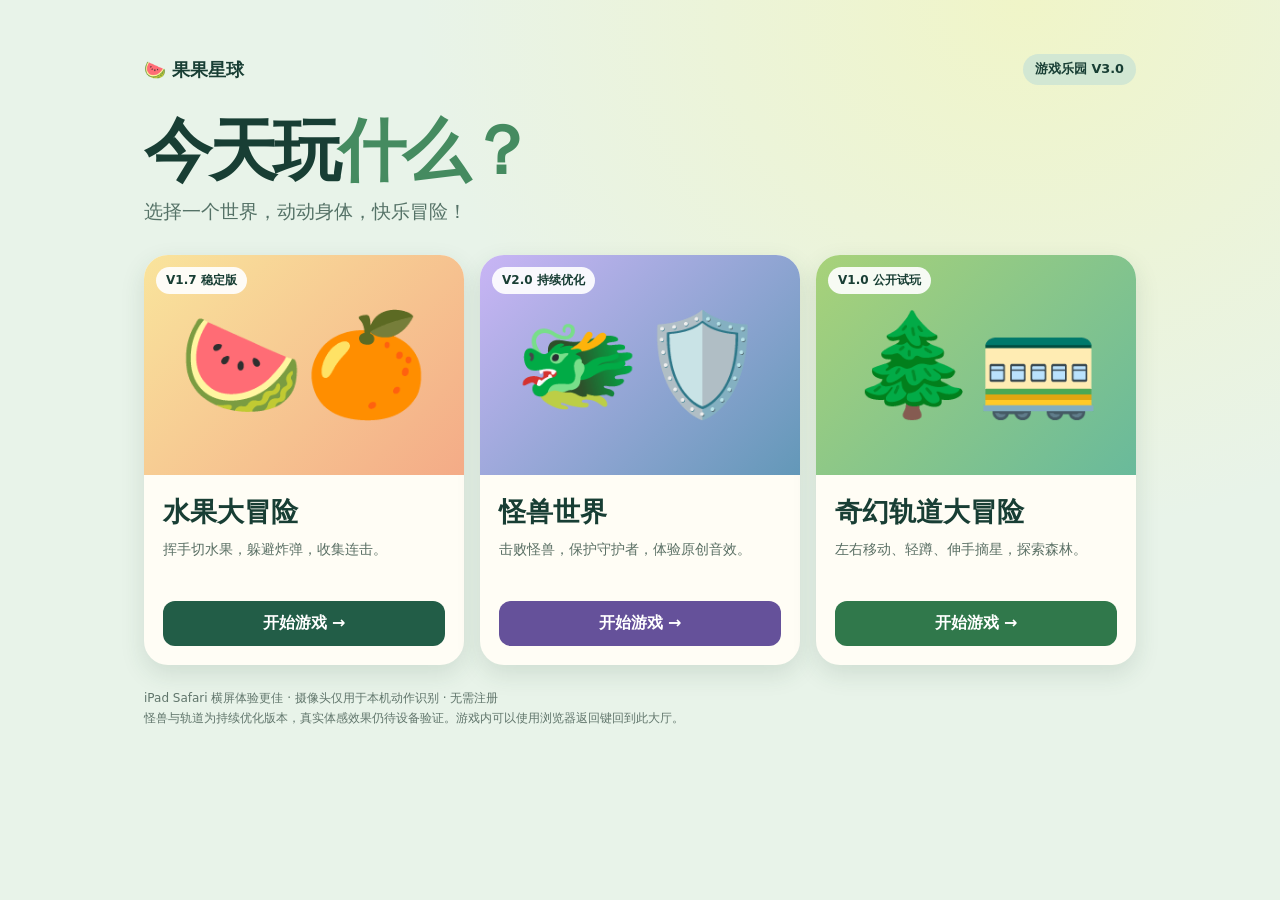
==== commit 7911d68b: "Release Fruit Planet V3.0 game hub with original fruit and opt-in monster and forest playtests" ====
--- a/fruit-motion/index.html
+++ b/fruit-motion/index.html
@@ -1,107 +1,3 @@
-<!doctype html>
-<html lang="zh-CN">
-<head>
-  <meta charset="UTF-8">
-  <meta name="viewport" content="width=device-width, initial-scale=1, viewport-fit=cover">
-  <meta name="theme-color" content="#171a36">
-  <meta name="apple-mobile-web-app-capable" content="yes">
-  <meta name="description" content="使用设备前置摄像头的亲子体感水果游戏。无账户、无付费服务、动作在本机识别。">
-  <meta http-equiv="Content-Security-Policy" content="default-src 'self'; script-src 'self' 'wasm-unsafe-eval'; style-src 'self'; img-src 'self' data: blob:; connect-src 'self'; media-src 'self' blob:; worker-src 'self' blob:; object-src 'none'; base-uri 'self'; form-action 'none'">
-  <title>果果星球 · JUICE ARCADE V1.7</title>
-  <link rel="manifest" href="./manifest.webmanifest">
-  <link rel="icon" type="image/svg+xml" href="./assets/icons/fruit-planet.svg">
-  <link rel="stylesheet" href="./styles.css">
-  <link rel="stylesheet" href="./screen-layout.css">
-  <link rel="stylesheet" href="./arcade-theme.css">
-</head>
-<body>
-  <main id="app" data-screen="intro" data-mode="none">
-    <div class="world" aria-hidden="true"><div class="arcade-grid"></div></div>
-    <video id="camera" autoplay muted playsinline aria-hidden="true"></video>
-    <div class="camera-shade" aria-hidden="true"></div>
-    <canvas id="gameCanvas" aria-label="水果游戏区域"></canvas>
-
-    <header class="hud" id="hud" hidden>
-      <div class="hud-block score-block"><span class="hud-label"><i aria-hidden="true"></i> 得分</span><strong id="score">0</strong></div>
-      <div class="hud-block timer-block"><span class="hud-label">剩余时间</span><strong id="time">3:00</strong><span class="timer-track"><span id="timerBar"></span></span></div>
-      <div class="hud-actions">
-        <button class="icon-button fullscreen-control hud-fullscreen" data-fullscreen type="button" aria-label="全屏" aria-pressed="false"><span class="fullscreen-symbol" aria-hidden="true">⛶</span></button>
-        <button class="icon-button" id="soundButton" type="button" aria-label="关闭所有声音" aria-pressed="false"><span id="soundIcon">♪</span></button>
-        <button class="icon-button" id="pauseButton" type="button" aria-label="暂停游戏"><span>Ⅱ</span></button>
-      </div>
-    </header>
-
-    <div class="bottom-status" id="bottomStatus" hidden><span class="status-dot" id="trackingDot"></span><span id="trackingText">正在识别动作…</span><span id="perfText" class="performance" hidden></span></div>
-    <div class="tracking-prompt" id="trackingPrompt" hidden><span>✋</span><strong>小手回来吧！</strong><small>站回画面里，会自动继续。</small></div>
-
-    <section class="overlay" data-panel="intro">
-      <div class="menu-card hero-card">
-        <div class="kicker"><span class="kicker-dot"></span> JUICE ARCADE <span class="edition-chip">V1.7</span></div>
-        <div class="hero-brand">
-          <div class="hero-fruits" aria-hidden="true"><img src="./assets/art/arcade-fruit-mark.svg" alt="" width="420" height="168"></div>
-          <h1>果果<span>星球</span></h1>
-          <p class="subtitle">挥挥小手，切出满满果汁！</p>
-          <span class="hero-caption">3 分钟欢乐运动 · 节奏随心选</span>
-        </div>
-        <div class="play-buttons">
-          <div class="mode-picker" role="group" aria-label="游戏难度">
-            <button class="mode-option" id="activeMode" type="button" aria-pressed="true"><span>⚡ 活力</span><small>轻快抛果</small></button>
-            <button class="mode-option" id="calmMode" type="button" aria-pressed="false"><span>🌿 舒缓</span><small>慢慢切果</small></button>
-          </div>
-          <button id="cameraStart" class="primary-button" type="button"><span class="button-symbol" aria-hidden="true">✦</span><span>开始体感游戏<small>使用前置摄像头</small></span><span class="button-end" aria-hidden="true">▶</span></button>
-          <button id="practiceStart" class="secondary-button" type="button"><span>👆 触屏练习</span><small>不使用摄像头</small></button>
-        </div>
-        <div class="menu-links"><button class="text-button" id="helpButton" type="button">怎么玩？</button><button class="text-button" id="settingsButton" type="button">♫ 音乐与设置</button><button class="text-button fullscreen-control" data-fullscreen type="button" aria-label="全屏" aria-pressed="false"><span class="fullscreen-symbol" aria-hidden="true">⛶</span><span data-fullscreen-label>全屏</span></button></div>
-        <div class="privacy-note"><span aria-hidden="true">◈</span> 本机识别 · 不保存摄像头画面 · 免费游玩</div>
-      </div>
-    </section>
-
-    <section class="overlay" data-panel="help" hidden>
-      <div class="menu-card small-card"><div class="eyebrow">游戏说明</div><h2>小手大冒险</h2>
-        <ol class="instruction-list"><li><span>1</span><div><b>放稳设备</b><small>横屏更宽，留出安全空间，让摄像头看到头、肩膀和双手。</small></div></li><li><span>2</span><div><b>举起双手，自动开始</b><small>首次点击授权后，双手举过肩，保持一下；也可手动开始。</small></div></li><li><span>3</span><div><b>挥手切果，避开炸弹</b><small>自然挥手或小步移动；碰到卡通炸弹会少得一点分，不会提前结束。</small></div></li></ol>
-        <button class="primary-button compact" data-home type="button">明白啦！</button>
-      </div>
-    </section>
-
-    <section class="overlay settings-overlay" data-panel="settings" hidden>
-      <div class="menu-card settings-card">
-        <div class="eyebrow">SOUND STUDIO · V1.7</div><h2>选一首喜欢的节奏</h2><p class="settings-desc">5 首成品音乐 · 两套十果独立音色 · 独立音量。</p><p class="settings-camera-note" id="settingsCameraNote" hidden>游戏已暂停，摄像头仍开启；离开页面会关闭。</p>
-        <div class="settings-group"><label for="musicStyle">♫ 背景音乐</label><select id="musicStyle"><option value="groove">水果迪斯科</option><option value="off">关闭音乐</option></select><small id="musicTrackInfo" class="music-track-info"></small><div class="range-row"><label for="musicVolume">音乐音量 <span id="musicVolumeValue">55%</span></label><input id="musicVolume" type="range" min="0" max="100" value="55" step="5"></div><button class="preview-button" id="previewMusic" type="button">试听音乐</button><small class="music-status" id="musicStatus" role="status" hidden></small></div>
-        <div class="settings-group"><label for="effectsStyle">✦ 游戏音效</label><select id="effectsStyle"><option value="juice">街机果汁 · 实录材质</option><option value="chime">泡泡乐园 · 轻柔玩具</option><option value="off">关闭音效</option></select><div class="range-row"><label for="effectsVolume">音效音量 <span id="effectsVolumeValue">75%</span></label><input id="effectsVolume" type="range" min="0" max="100" value="75" step="5"></div><button class="preview-button" id="previewEffects" type="button">试听音效</button><small class="music-status" id="effectsStatus" role="status" hidden></small></div>
-        <label class="motion-control"><input id="reduceMotion" type="checkbox"><span><b>减少画面震动</b><small>减弱冲击扩散与碎片，保留清晰反馈。</small></span></label>
-        <details class="music-credits"><summary>真实音乐与音效 · 作者及许可</summary><p>音乐按节奏截取，首尾混合、响度统一并压缩；音效由授权素材剪辑和混合。<a id="musicSource" target="_blank" rel="noopener noreferrer">当前曲目原作</a> · <a id="musicLicense" target="_blank" rel="noopener noreferrer">许可</a> · <a href="./THIRD_PARTY.md" target="_blank" rel="noopener">所有作品及署名</a></p></details>
-        <button class="primary-button compact" id="settingsBack" type="button">完成设置</button>
-      </div>
-    </section>
-
-    <section class="overlay" data-panel="loading" hidden>
-      <div class="menu-card small-card loading-card"><div class="loader" aria-hidden="true"><span>🍋</span></div><h2 id="loadingTitle">准备摄像头</h2><p id="loadingText">首次加载动作识别模型，请稍等一下。</p><button class="secondary-button compact" data-home type="button">返回</button></div>
-    </section>
-
-    <section class="overlay calibration" data-panel="calibrate" hidden>
-      <div class="calibrate-top"><span class="pill"><span class="status-dot active"></span> 摄像头已开启</span><div class="calibrate-actions"><button class="diagnostic-button" id="diagnosticToggle" type="button" aria-pressed="false">定位检查</button><button class="icon-button" data-home type="button" aria-label="退出体感模式">×</button></div></div>
-      <div class="body-guide" aria-hidden="true"><div class="guide-head"></div><div class="guide-body"></div><div class="guide-arms"></div></div>
-      <div class="calibrate-card"><h2 id="calibrateTitle">🙌 双手举起，开始！</h2><p id="calibrateText">站在屏幕前，头、肩膀和双手都入镜。</p><div class="ready-check" id="readyCheck"><span id="leftCheck">左手 ○</span><span id="rightCheck">右手 ○</span></div><div class="gesture-start"><span id="startGestureText" role="status">等待两只小手</span><div id="startGestureProgress" class="gesture-progress" role="progressbar" aria-label="双手确认进度" aria-valuemin="0" aria-valuemax="100" aria-valuenow="0"><span id="startGestureFill"></span></div></div><button id="readyStart" class="secondary-button compact manual-start" type="button" disabled>手动开始</button><p class="safety-hint">自然挥手或小步移动，留出安全空间。</p></div>
-      <div class="diagnostic-legend" id="diagnosticLegend" hidden><strong>家长定位检查</strong><p>用手掌依次靠近九个小圈，看看真实游戏光点是否贴着手。</p><div class="diagnostic-key"><span><i class="key-play"></i>游戏点</span><span id="diagnosticFrameStatus">等待画面</span></div><small id="diagnosticModel">当前模型：正在准备</small><small>只在本机观察，不保存、不上传画面或坐标。</small></div>
-    </section>
-
-    <section class="overlay countdown-overlay" data-panel="countdown" hidden><div class="countdown"><span id="countdownNum">3</span><p id="countdownPrompt">小手准备！</p></div></section>
-
-    <section class="overlay" data-panel="paused" hidden><div class="menu-card small-card"><div class="arcade-badge pause-badge" aria-hidden="true">Ⅱ</div><div class="eyebrow">PAUSED</div><h2>休息一下</h2><p id="pauseText">水果在等你回来！</p><button class="primary-button compact" id="resumeButton" type="button">继续游戏</button><button class="secondary-button compact" data-home type="button">返回首页</button><div class="menu-links"><button class="text-button" id="pauseSettings" type="button">♫ 音乐与设置</button><button class="text-button fullscreen-control" data-fullscreen type="button" aria-label="全屏" aria-pressed="false"><span class="fullscreen-symbol" aria-hidden="true">⛶</span><span data-fullscreen-label>全屏</span></button></div></div></section>
-
-    <section class="overlay" data-panel="result" hidden><div class="menu-card small-card result-card"><div class="arcade-badge result-badge" aria-hidden="true">★</div><div class="eyebrow">ROUND COMPLETE · 闯关完成</div><h2>太棒了！</h2><div class="final-score"><span>本局得分 · SCORE</span><strong id="finalScore">0</strong></div><p class="best-line">3 分钟最高纪录 <b id="bestScore">0</b> · 每一次挥手都是成长</p><button id="replayButton" class="primary-button compact" type="button">再玩一次</button><button class="secondary-button compact" data-home type="button">返回首页</button></div></section>
-
-    <section class="overlay" data-panel="error" hidden><div class="menu-card small-card"><div class="panel-emoji">📷</div><h2>摄像头暂时没准备好</h2><p id="errorText" role="alert">请检查摄像头权限后重试。</p><button id="retryButton" class="primary-button compact" type="button">再试一次</button><button class="secondary-button compact" id="errorPractice" type="button">先玩触屏练习</button><button class="text-button" data-home type="button">返回首页</button></div></section>
-    <aside id="fullscreenNotice" role="region" aria-labelledby="fullscreenTitle" hidden>
-      <div class="menu-card fullscreen-note-card">
-        <h2 id="fullscreenTitle">更开阔的游戏画面</h2>
-        <p id="fullscreenMessage" role="status"></p>
-        <p><strong>iPhone Safari：</strong>点分享按钮 → 添加到主屏幕 → 若有“打开为网页 App”选项，开启它。之后从主屏幕图标启动，再开启摄像头，减少浏览器工具栏占用。</p>
-        <p class="fullscreen-tv-hint">推荐横屏。投屏时，AirPlay 或电视本身的宽高比与系统边框可能仍保留黑边，网页无法控制这些部分。</p>
-        <button class="primary-button compact fullscreen-dismiss" id="fullscreenDismiss" type="button">知道啦</button>
-      </div>
-    </aside>
-  </main>
-  <script type="module" src="./src/main.js?v=1.7"></script>
-</body>
-</html>
+<!doctype html><html lang="zh-CN"><head><meta charset="utf-8"><meta name="viewport" content="width=device-width,initial-scale=1,viewport-fit=cover"><meta name="theme-color" content="#183b35"><title>果果星球 · 体感游戏乐园 V3.0</title><style>
+*{box-sizing:border-box}body{margin:0;min-height:100vh;background:radial-gradient(ellipse at 80% 0,#f0f5c8 0,transparent 42%),#e8f3e9;color:#183e34;font:16px system-ui,-apple-system,BlinkMacSystemFont,"PingFang SC",sans-serif}main{max-width:1100px;margin:auto;padding:clamp(20px,5vw,54px)}header{display:flex;justify-content:space-between;align-items:center;gap:10px}.brand{font-weight:900;font-size:1.1rem}.tag{background:#d2e7d3;padding:7px 12px;border-radius:30px;font-size:.8rem;font-weight:700}h1{font-size:clamp(36px,7vw,68px);margin:30px 0 8px;line-height:1.05;letter-spacing:-.05em}h1 span{color:#458b60}p{line-height:1.6}.lead{font-size:clamp(14px,2.3vw,19px);color:#557267;margin:10px 0 28px}.grid{display:grid;grid-template-columns:repeat(3,minmax(0,1fr));gap:16px}.card{display:flex;flex-direction:column;text-decoration:none;color:inherit;border-radius:24px;background:#fffdf5;overflow:hidden;box-shadow:0 9px 24px #254b3421;outline-offset:5px;transition:transform .15s}.card:hover,.card:focus-visible{transform:translateY(-3px)}.visual{height:clamp(104px,19vw,220px);display:grid;place-items:center;position:relative;font-size:clamp(47px,8vw,100px);background:linear-gradient(135deg,#f9e49c,#f4ab87)}.monster .visual{background:linear-gradient(135deg,#c9b5f5,#6398b8)}.rail .visual{background:linear-gradient(135deg,#a8d279,#69ba9b)}.vlabel{position:absolute;top:12px;left:12px;font-size:12px;background:#ffffffe8;border-radius:20px;padding:5px 10px;font-weight:800}.content{padding:19px;display:flex;flex-direction:column;flex:1}h2{font-size:clamp(19px,2.6vw,27px);margin:0}.desc{font-size:14px;color:#5b7065;min-height:45px;margin:8px 0 18px}.go{margin-top:auto;background:#225d47;color:#fff;border-radius:12px;text-align:center;padding:12px;font-weight:800}.monster .go{background:#65519a}.rail .go{background:#30784b}footer{margin-top:23px;color:#60756b;font-size:12px;line-height:1.7} @media(max-width:620px){.grid{grid-template-columns:1fr;gap:12px}.card{display:grid;grid-template-columns:110px 1fr}.visual{height:100%;min-height:142px;font-size:47px}.vlabel{font-size:10px;top:8px;left:8px;padding:4px 6px}.content{padding:12px}.desc{min-height:0;margin:5px 0 9px}.go{padding:9px}h1{margin-top:20px}.lead{margin-bottom:16px}}@media(prefers-reduced-motion:reduce){.card{transition:none}}
+</style></head><body><main><header><div class="brand">🍉 果果星球</div><div class="tag">游戏乐园 V3.0</div></header><h1>今天玩<span>什么？</span></h1><p class="lead">选择一个世界，动动身体，快乐冒险！</p><section class="grid" aria-label="选择游戏"><a class="card fruit" href="fruit.html"><div class="visual"><span class="vlabel">V1.7 稳定版</span>🍉🍊</div><div class="content"><h2>水果大冒险</h2><p class="desc">挥手切水果，躲避炸弹，收集连击。</p><span class="go">开始游戏 →</span></div></a><a class="card monster" href="monster/"><div class="visual"><span class="vlabel">V2.0 持续优化</span>🐲🛡️</div><div class="content"><h2>怪兽世界</h2><p class="desc">击败怪兽，保护守护者，体验原创音效。</p><span class="go">开始游戏 →</span></div></a><a class="card rail" href="rail/app/"><div class="visual"><span class="vlabel">V1.0 公开试玩</span>🌲🚃</div><div class="content"><h2>奇幻轨道大冒险</h2><p class="desc">左右移动、轻蹲、伸手摘星，探索森林。</p><span class="go">开始游戏 →</span></div></a></section><footer>iPad Safari 横屏体验更佳 · 摄像头仅用于本机动作识别 · 无需注册<br>怪兽与轨道为持续优化版本，真实体感效果仍待设备验证。游戏内可以使用浏览器返回键回到此大厅。</footer></main></body></html>
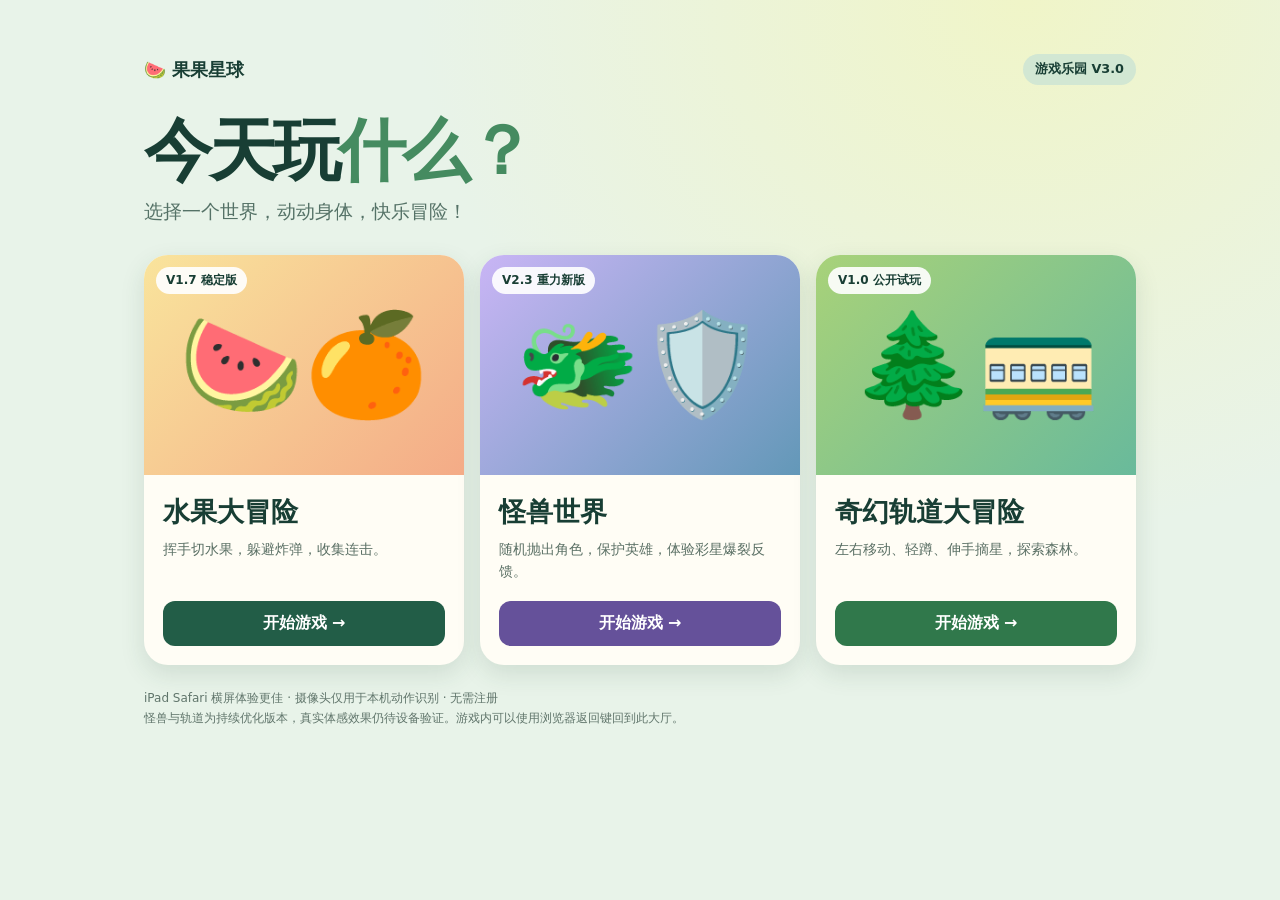
==== commit 01ba4eb9: "Release Fruit Planet monster V2.3 gravity, randomized trajectories and starburst feedback" ====
--- a/fruit-motion/index.html
+++ b/fruit-motion/index.html
@@ -1,3 +1,3 @@
 <!doctype html><html lang="zh-CN"><head><meta charset="utf-8"><meta name="viewport" content="width=device-width,initial-scale=1,viewport-fit=cover"><meta name="theme-color" content="#183b35"><title>果果星球 · 体感游戏乐园 V3.0</title><style>
 *{box-sizing:border-box}body{margin:0;min-height:100vh;background:radial-gradient(ellipse at 80% 0,#f0f5c8 0,transparent 42%),#e8f3e9;color:#183e34;font:16px system-ui,-apple-system,BlinkMacSystemFont,"PingFang SC",sans-serif}main{max-width:1100px;margin:auto;padding:clamp(20px,5vw,54px)}header{display:flex;justify-content:space-between;align-items:center;gap:10px}.brand{font-weight:900;font-size:1.1rem}.tag{background:#d2e7d3;padding:7px 12px;border-radius:30px;font-size:.8rem;font-weight:700}h1{font-size:clamp(36px,7vw,68px);margin:30px 0 8px;line-height:1.05;letter-spacing:-.05em}h1 span{color:#458b60}p{line-height:1.6}.lead{font-size:clamp(14px,2.3vw,19px);color:#557267;margin:10px 0 28px}.grid{display:grid;grid-template-columns:repeat(3,minmax(0,1fr));gap:16px}.card{display:flex;flex-direction:column;text-decoration:none;color:inherit;border-radius:24px;background:#fffdf5;overflow:hidden;box-shadow:0 9px 24px #254b3421;outline-offset:5px;transition:transform .15s}.card:hover,.card:focus-visible{transform:translateY(-3px)}.visual{height:clamp(104px,19vw,220px);display:grid;place-items:center;position:relative;font-size:clamp(47px,8vw,100px);background:linear-gradient(135deg,#f9e49c,#f4ab87)}.monster .visual{background:linear-gradient(135deg,#c9b5f5,#6398b8)}.rail .visual{background:linear-gradient(135deg,#a8d279,#69ba9b)}.vlabel{position:absolute;top:12px;left:12px;font-size:12px;background:#ffffffe8;border-radius:20px;padding:5px 10px;font-weight:800}.content{padding:19px;display:flex;flex-direction:column;flex:1}h2{font-size:clamp(19px,2.6vw,27px);margin:0}.desc{font-size:14px;color:#5b7065;min-height:45px;margin:8px 0 18px}.go{margin-top:auto;background:#225d47;color:#fff;border-radius:12px;text-align:center;padding:12px;font-weight:800}.monster .go{background:#65519a}.rail .go{background:#30784b}footer{margin-top:23px;color:#60756b;font-size:12px;line-height:1.7} @media(max-width:620px){.grid{grid-template-columns:1fr;gap:12px}.card{display:grid;grid-template-columns:110px 1fr}.visual{height:100%;min-height:142px;font-size:47px}.vlabel{font-size:10px;top:8px;left:8px;padding:4px 6px}.content{padding:12px}.desc{min-height:0;margin:5px 0 9px}.go{padding:9px}h1{margin-top:20px}.lead{margin-bottom:16px}}@media(prefers-reduced-motion:reduce){.card{transition:none}}
-</style></head><body><main><header><div class="brand">🍉 果果星球</div><div class="tag">游戏乐园 V3.0</div></header><h1>今天玩<span>什么？</span></h1><p class="lead">选择一个世界，动动身体，快乐冒险！</p><section class="grid" aria-label="选择游戏"><a class="card fruit" href="fruit.html"><div class="visual"><span class="vlabel">V1.7 稳定版</span>🍉🍊</div><div class="content"><h2>水果大冒险</h2><p class="desc">挥手切水果，躲避炸弹，收集连击。</p><span class="go">开始游戏 →</span></div></a><a class="card monster" href="monster/"><div class="visual"><span class="vlabel">V2.0 持续优化</span>🐲🛡️</div><div class="content"><h2>怪兽世界</h2><p class="desc">击败怪兽，保护守护者，体验原创音效。</p><span class="go">开始游戏 →</span></div></a><a class="card rail" href="rail/app/"><div class="visual"><span class="vlabel">V1.0 公开试玩</span>🌲🚃</div><div class="content"><h2>奇幻轨道大冒险</h2><p class="desc">左右移动、轻蹲、伸手摘星，探索森林。</p><span class="go">开始游戏 →</span></div></a></section><footer>iPad Safari 横屏体验更佳 · 摄像头仅用于本机动作识别 · 无需注册<br>怪兽与轨道为持续优化版本，真实体感效果仍待设备验证。游戏内可以使用浏览器返回键回到此大厅。</footer></main></body></html>
+</style></head><body><main><header><div class="brand">🍉 果果星球</div><div class="tag">游戏乐园 V3.0</div></header><h1>今天玩<span>什么？</span></h1><p class="lead">选择一个世界，动动身体，快乐冒险！</p><section class="grid" aria-label="选择游戏"><a class="card fruit" href="fruit.html"><div class="visual"><span class="vlabel">V1.7 稳定版</span>🍉🍊</div><div class="content"><h2>水果大冒险</h2><p class="desc">挥手切水果，躲避炸弹，收集连击。</p><span class="go">开始游戏 →</span></div></a><a class="card monster" href="monster/"><div class="visual"><span class="vlabel">V2.3 重力新版</span>🐲🛡️</div><div class="content"><h2>怪兽世界</h2><p class="desc">随机抛出角色，保护英雄，体验彩星爆裂反馈。</p><span class="go">开始游戏 →</span></div></a><a class="card rail" href="rail/app/"><div class="visual"><span class="vlabel">V1.0 公开试玩</span>🌲🚃</div><div class="content"><h2>奇幻轨道大冒险</h2><p class="desc">左右移动、轻蹲、伸手摘星，探索森林。</p><span class="go">开始游戏 →</span></div></a></section><footer>iPad Safari 横屏体验更佳 · 摄像头仅用于本机动作识别 · 无需注册<br>怪兽与轨道为持续优化版本，真实体感效果仍待设备验证。游戏内可以使用浏览器返回键回到此大厅。</footer></main></body></html>
